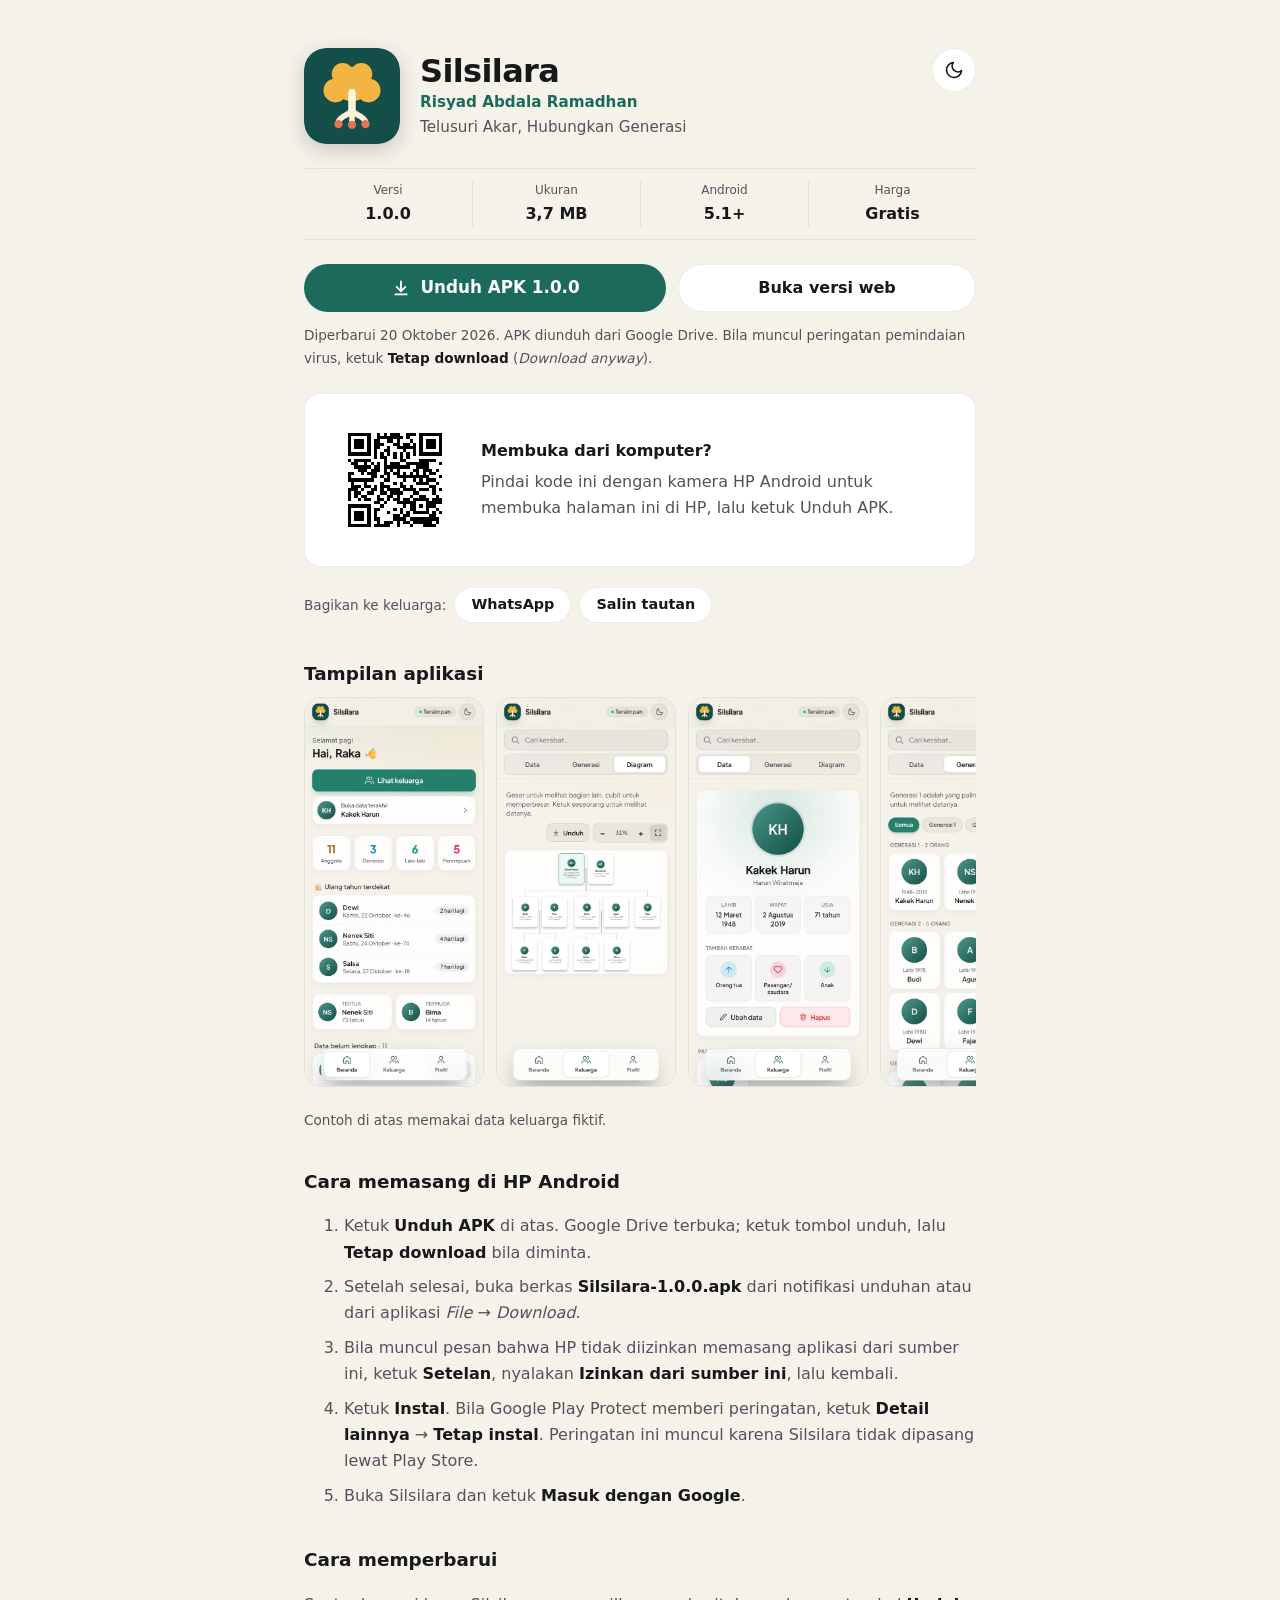
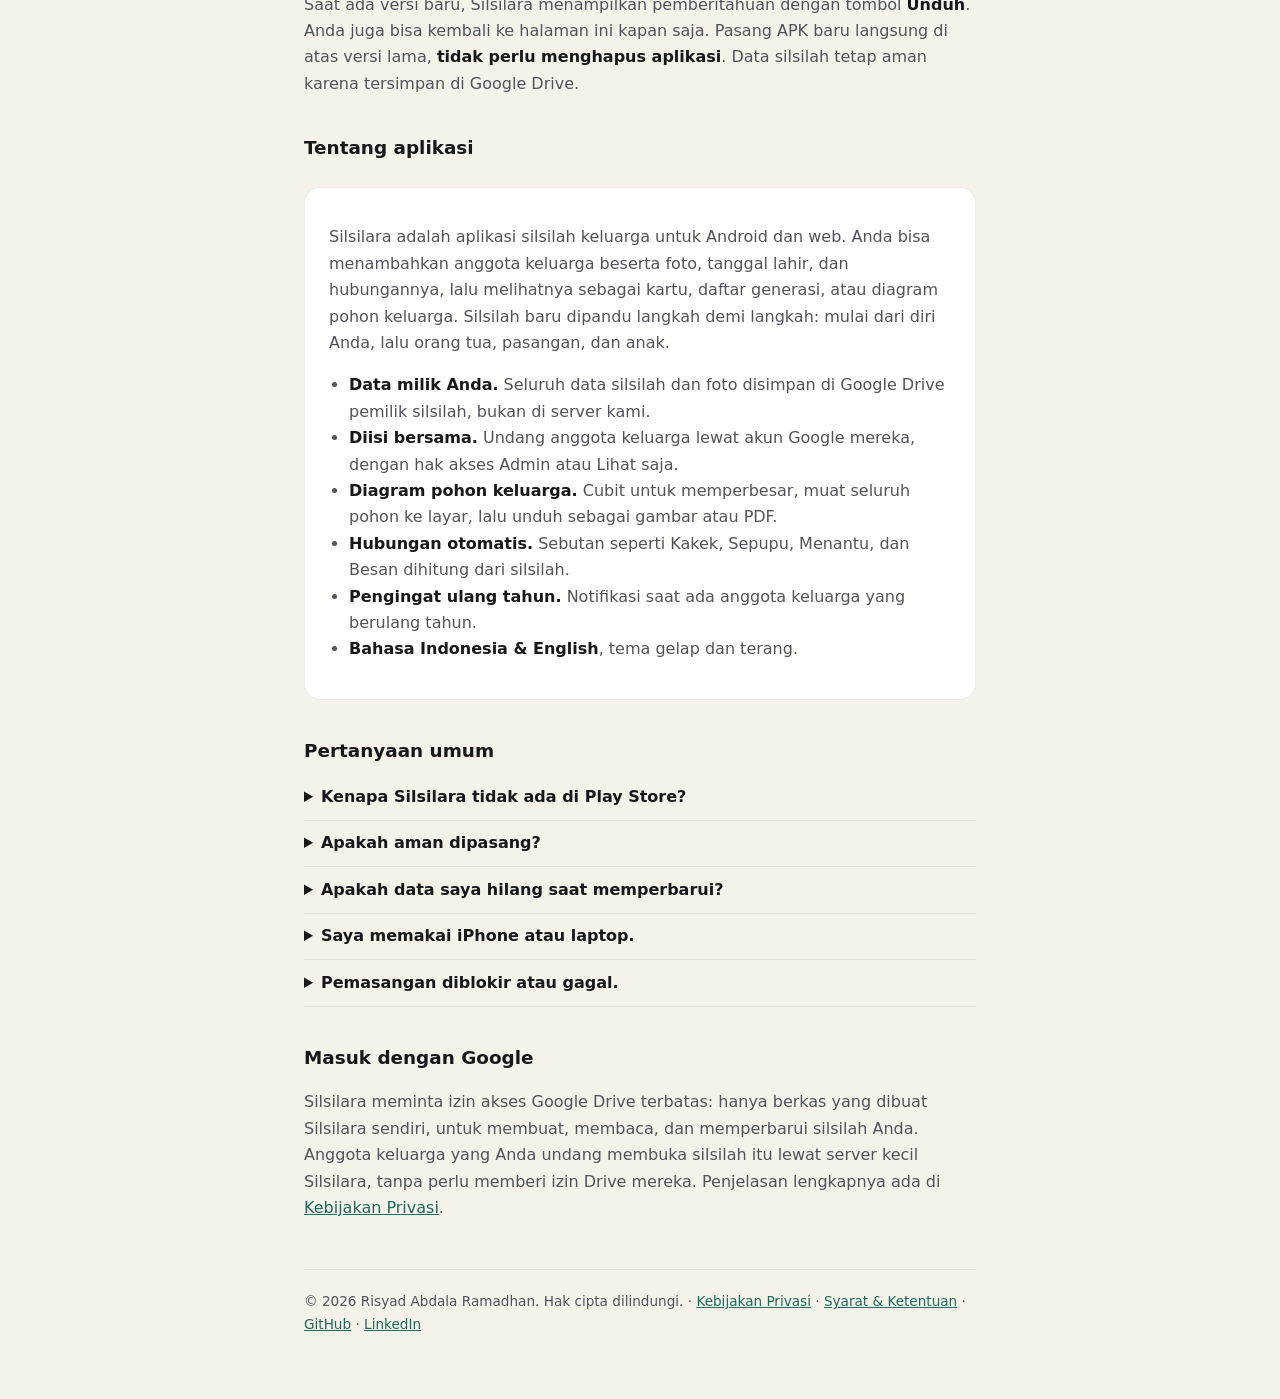
==== index.html @ 48696c80 "iPhone/iPad: ganti tombol Buka di Safari dengan petunjuk ikon kompas Instagram mengabaikan x-safari-" ====
<!doctype html>
<html lang="id">
  <head>
    <meta charset="UTF-8" />
    <meta name="viewport" content="width=device-width, initial-scale=1.0" />
    <title>Silsilara — Unduh Aplikasi Silsilah Keluarga</title>
    <meta name="description" content="Unduh Silsilara untuk Android (APK terbaru) atau buka versi web. Catat silsilah keluarga bersama; data tersimpan di Google Drive keluarga Anda sendiri." />
    <link rel="icon" type="image/svg+xml" href="favicon.svg" />
    <link rel="stylesheet" href="gaya.css" />
    <meta name="theme-color" content="#f5f2ea" />
    <script src="tema.js"></script>
    <!-- Pratinjau saat tautan dibagikan (WhatsApp, Telegram, Facebook, dll.) -->
    <meta property="og:type" content="website" />
    <meta property="og:site_name" content="Silsilara" />
    <meta property="og:title" content="Unduh Silsilara — Aplikasi Silsilah Keluarga" />
    <meta property="og:description" content="Telusuri Akar, Hubungkan Generasi. Unduh APK Android terbaru atau buka versi web." />
    <meta property="og:url" content="https://unduh.silsilara.com/" />
    <meta property="og:image" content="https://unduh.silsilara.com/gambar/pratinjau.png" />
    <meta property="og:image:width" content="1200" />
    <meta property="og:image:height" content="630" />
    <meta property="og:locale" content="id_ID" />
    <meta name="twitter:card" content="summary_large_image" />
  </head>
  <body>
    <main>
      <!-- Info APK di bawah adalah cadangan; skrip memperbaruinya dari api/_lib/versiApk.mjs (aksi "versi-apk"). -->
      <header class="aplikasi">
        <img class="ikon-aplikasi" src="favicon.svg" alt="" width="96" height="96" />
        <div>
          <h1>Silsilara</h1>
          <p class="pengembang">Risyad Abdala Ramadhan</p>
          <p class="slogan">Telusuri Akar, Hubungkan Generasi</p>
        </div>
        <button id="tombol-tema" class="tombol-tema" type="button" aria-label="Ganti ke mode gelap" title="Ganti ke mode gelap">
          <svg class="ikon-bulan" aria-hidden="true" viewBox="0 0 24 24" width="20" height="20" fill="none" stroke="currentColor" stroke-width="2" stroke-linecap="round" stroke-linejoin="round"><path d="M21 12.8A9 9 0 1 1 11.2 3a7 7 0 0 0 9.8 9.8z"/></svg>
          <svg class="ikon-matahari" aria-hidden="true" viewBox="0 0 24 24" width="20" height="20" fill="none" stroke="currentColor" stroke-width="2" stroke-linecap="round"><circle cx="12" cy="12" r="4"/><path d="M12 2v2M12 20v2M4.93 4.93l1.41 1.41M17.66 17.66l1.41 1.41M2 12h2M20 12h2M4.93 19.07l1.41-1.41M17.66 6.34l1.41-1.41"/></svg>
        </button>
      </header>

      <!-- Tampil bila dibuka dari browser bawaan Instagram/Facebook/TikTok: unduhan & login Google sering gagal di sana. -->
      <div id="pesan-aplikasi" class="pemberitahuan" role="alert" hidden>
        <strong>Anda membuka halaman ini dari <span id="nama-aplikasi">aplikasi lain</span>.</strong>
        Unduhan dan login Google bisa gagal di sini, jadi buka halaman ini di browser dulu.
        <div class="tombol-unduh">
          <a id="tombol-buka-browser" class="tombol utama" href="https://unduh.silsilara.com/" hidden>Buka di browser</a>
          <button id="salin-aplikasi" class="tombol kedua" type="button">Salin tautan</button>
        </div>
        <!-- Teks petunjuk diisi skrip sesuai perangkat (Android / iPhone & iPad). -->
        <p id="petunjuk-menu" class="kecil">
          Atau buka menu aplikasi ini, lalu pilih Buka di browser. Bisa juga salin tautan lalu tempel di browser.
        </p>
      </div>

      <dl class="statistik">
        <div><dt>Versi</dt><dd id="info-versi">1.0.0</dd></div>
        <div><dt>Ukuran</dt><dd id="info-ukuran">3,7 MB</dd></div>
        <div><dt>Android</dt><dd>5.1+</dd></div>
        <div><dt>Harga</dt><dd>Gratis</dd></div>
      </dl>

      <div id="pesan-iphone" class="pemberitahuan" hidden>
        <strong>Aplikasi iOS belum tersedia untuk iPhone/iPad.</strong> Silakan pakai versi web lewat tombol di bawah;
        isinya sama dan bisa disimpan ke layar utama dari Safari (Bagikan → Tambahkan ke Layar Utama).
      </div>

      <div class="unduh">
        <div class="tombol-unduh">
          <a id="tombol-apk" class="tombol utama" href="https://drive.google.com/file/d/1Hh8MQob9FURyE4IEnIYITX2PwrefJFdv/view" rel="noopener">
            <svg aria-hidden="true" viewBox="0 0 24 24" width="22" height="22"><path fill="currentColor" d="M11 4h2v9.17l3.59-3.58L18 11l-6 6-6-6 1.41-1.41L11 13.17zM5 18h14v2H5z"/></svg>
            <span>Unduh APK <span id="tombol-versi">1.0.0</span></span>
          </a>
          <a id="tombol-web" class="tombol kedua" href="https://silsilara.com" rel="noopener">Buka versi web</a>
        </div>
        <p class="kecil catatan-unduh">
          Diperbarui <span id="info-tanggal">20 Oktober 2026</span>. APK diunduh dari Google Drive. Bila muncul peringatan
          pemindaian virus, ketuk <strong>Tetap download</strong> (<em>Download anyway</em>).
        </p>

        <div id="kartu-qr" class="kartu kartu-qr" hidden>
          <img src="gambar/qr.svg" alt="Kode QR halaman ini" width="132" height="132" />
          <div>
            <strong>Membuka dari komputer?</strong>
            <p>Pindai kode ini dengan kamera HP Android untuk membuka halaman ini di HP, lalu ketuk Unduh APK.</p>
          </div>
        </div>
      </div>

      <div class="bagikan">
        <span class="kecil">Bagikan ke keluarga:</span>
        <a id="bagikan-wa" class="tombol kecil-tombol" href="https://wa.me/?text=Unduh%20Silsilara%2C%20aplikasi%20silsilah%20keluarga%3A%20https%3A%2F%2Funduh.silsilara.com%2F" rel="noopener">WhatsApp</a>
        <button id="bagikan-salin" class="tombol kecil-tombol" type="button">Salin tautan</button>
        <span id="bagikan-status" class="kecil" role="status"></span>
      </div>

      <section aria-labelledby="judul-layar">
        <h2 id="judul-layar">Tampilan aplikasi</h2>
        <div class="layar">
          <img src="gambar/1-beranda.webp" alt="Beranda: jumlah anggota, ulang tahun terdekat, anggota tertua dan termuda" width="270" height="584" loading="lazy" />
          <img src="gambar/4-diagram.webp" alt="Diagram pohon keluarga tiga generasi" width="270" height="584" loading="lazy" />
          <img src="gambar/2-data.webp" alt="Data anggota dengan sebutan hubungan otomatis: pasangan, anak, cucu, menantu" width="270" height="584" loading="lazy" />
          <img src="gambar/3-generasi.webp" alt="Daftar anggota per generasi" width="270" height="584" loading="lazy" />
        </div>
        <p class="kecil">Contoh di atas memakai data keluarga fiktif.</p>
      </section>

      <section id="bagian-baru" aria-labelledby="judul-baru" hidden>
        <h2 id="judul-baru">Apa yang baru</h2>
        <p id="info-catatan"></p>
      </section>

      <section aria-labelledby="judul-pasang">
        <h2 id="judul-pasang">Cara memasang di HP Android</h2>
        <ol class="langkah">
          <li>Ketuk <strong>Unduh APK</strong> di atas. Google Drive terbuka; ketuk tombol unduh, lalu <strong>Tetap download</strong> bila diminta.</li>
          <li>Setelah selesai, buka berkas <strong>Silsilara-<span class="versi-teks">1.0.0</span>.apk</strong> dari notifikasi unduhan atau dari aplikasi <em>File</em> → <em>Download</em>.</li>
          <li>Bila muncul pesan bahwa HP tidak diizinkan memasang aplikasi dari sumber ini, ketuk <strong>Setelan</strong>, nyalakan <strong>Izinkan dari sumber ini</strong>, lalu kembali.</li>
          <li>Ketuk <strong>Instal</strong>. Bila Google Play Protect memberi peringatan, ketuk <strong>Detail lainnya</strong> → <strong>Tetap instal</strong>. Peringatan ini muncul karena Silsilara tidak dipasang lewat Play Store.</li>
          <li>Buka Silsilara dan ketuk <strong>Masuk dengan Google</strong>.</li>
        </ol>
      </section>

      <section aria-labelledby="judul-perbarui">
        <h2 id="judul-perbarui">Cara memperbarui</h2>
        <p>
          Saat ada versi baru, Silsilara menampilkan pemberitahuan dengan tombol <strong>Unduh</strong>. Anda juga bisa kembali ke
          halaman ini kapan saja. Pasang APK baru langsung di atas versi lama, <strong>tidak perlu menghapus aplikasi</strong>.
          Data silsilah tetap aman karena tersimpan di Google Drive.
        </p>
      </section>

      <section aria-labelledby="judul-tentang">
        <h2 id="judul-tentang">Tentang aplikasi</h2>
        <div class="kartu">
          <p>
            Silsilara adalah aplikasi silsilah keluarga untuk Android dan web. Anda bisa menambahkan anggota keluarga beserta
            foto, tanggal lahir, dan hubungannya, lalu melihatnya sebagai kartu, daftar generasi, atau diagram pohon keluarga.
            Silsilah baru dipandu langkah demi langkah: mulai dari diri Anda, lalu orang tua, pasangan, dan anak.
          </p>
          <ul>
            <li><strong>Data milik Anda.</strong> Seluruh data silsilah dan foto disimpan di Google Drive pemilik silsilah, bukan di server kami.</li>
            <li><strong>Diisi bersama.</strong> Undang anggota keluarga lewat akun Google mereka, dengan hak akses Admin atau Lihat saja.</li>
            <li><strong>Diagram pohon keluarga.</strong> Cubit untuk memperbesar, muat seluruh pohon ke layar, lalu unduh sebagai gambar atau PDF.</li>
            <li><strong>Hubungan otomatis.</strong> Sebutan seperti Kakek, Sepupu, Menantu, dan Besan dihitung dari silsilah.</li>
            <li><strong>Pengingat ulang tahun.</strong> Notifikasi saat ada anggota keluarga yang berulang tahun.</li>
            <li><strong>Bahasa Indonesia &amp; English</strong>, tema gelap dan terang.</li>
          </ul>
        </div>
      </section>

      <section aria-labelledby="judul-tanya">
        <h2 id="judul-tanya">Pertanyaan umum</h2>
        <details>
          <summary>Kenapa Silsilara tidak ada di Play Store?</summary>
          <p>Untuk saat ini Silsilara dibagikan langsung sebagai berkas APK lewat halaman ini. Halaman ini selalu berisi versi terbaru, jadi cukup bagikan tautan ini ke keluarga.</p>
        </details>
        <details>
          <summary>Apakah aman dipasang?</summary>
          <p>APK di halaman ini ditandatangani dengan kunci resmi Silsilara, jadi pembaruan hanya bisa dipasang di atas aplikasi asli. Unduh hanya dari halaman ini, jangan dari berkas yang diteruskan orang lain.</p>
        </details>
        <details>
          <summary>Apakah data saya hilang saat memperbarui?</summary>
          <p>Tidak. Pasang versi baru di atas versi lama. Data silsilah dan foto ada di Google Drive, bukan di HP.</p>
        </details>
        <details>
          <summary>Saya memakai iPhone atau laptop.</summary>
          <p>Gunakan <a href="https://silsilara.com">versi web</a> dengan akun Google yang sama. Isinya sama dengan aplikasi Android.</p>
        </details>
        <details>
          <summary>Pemasangan diblokir atau gagal.</summary>
          <p>Pastikan izin <em>Instal aplikasi tidak dikenal</em> sudah dinyalakan untuk aplikasi yang membuka APK (Chrome, Drive, atau File). Bila muncul "Aplikasi tidak terpasang" karena versinya bentrok, hapus dulu Silsilara versi uji coba lalu pasang ulang; data di Google Drive tetap aman.</p>
        </details>
      </section>

      <section aria-labelledby="judul-masuk">
        <h2 id="judul-masuk">Masuk dengan Google</h2>
        <p>
          Silsilara meminta izin akses Google Drive terbatas: hanya berkas yang dibuat Silsilara sendiri, untuk membuat, membaca,
          dan memperbarui silsilah Anda. Anggota keluarga yang Anda undang membuka silsilah itu lewat server kecil Silsilara,
          tanpa perlu memberi izin Drive mereka. Penjelasan lengkapnya ada di
          <a href="privasi.html">Kebijakan Privasi</a>.
        </p>
      </section>

      <footer>
        © 2026 Risyad Abdala Ramadhan. Hak cipta dilindungi. ·
        <a href="privasi.html">Kebijakan Privasi</a> ·
        <a href="syarat.html">Syarat &amp; Ketentuan</a> ·
        <a href="https://github.com/masrisyad">GitHub</a> ·
        <a href="https://www.linkedin.com/in/risyadabdalaramadhan/">LinkedIn</a>
      </footer>
    </main>

    <script>
      const TAUTAN_HALAMAN = 'https://unduh.silsilara.com/'
      const API_VERSI = 'https://silsilara.com/api/silsilara?aksi=versi-apk'
      const $ = (id) => document.getElementById(id)

      // Info APK terbaru dari server yang sama dengan peringatan pembaruan di aplikasi.
      function tampilkanVersi(info) {
        if (!info || !/^https:\/\//.test(info.url || '')) return
        const versi = String(info.versionName || info.versionCode || '')
        if (versi) {
          $('info-versi').textContent = versi
          $('tombol-versi').textContent = versi
          document.querySelectorAll('.versi-teks').forEach((el) => (el.textContent = versi))
        }
        if (info.ukuran) $('info-ukuran').textContent = info.ukuran
        if (/^\d{4}-\d{2}-\d{2}$/.test(info.tanggal || '')) {
          const tgl = new Date(info.tanggal + 'T00:00:00')
          $('info-tanggal').textContent = tgl.toLocaleDateString('id-ID', { day: 'numeric', month: 'long', year: 'numeric' })
        }
        $('tombol-apk').href = info.url
        const catatan = info.catatan?.id || ''
        if (catatan) {
          $('info-catatan').textContent = catatan
          $('bagian-baru').hidden = false
        }
      }
      fetch(API_VERSI, { cache: 'no-store' })
        .then((r) => (r.ok ? r.json() : null))
        .then(tampilkanVersi)
        .catch(() => {}) // tetap pakai info cadangan di HTML

      // Menyesuaikan perangkat: iPhone/iPad → versi web jadi tombol utama; komputer → kode QR untuk HP.
      const ua = navigator.userAgent
      const iphone = /iPhone|iPad|iPod/i.test(ua) || (/Macintosh/.test(ua) && navigator.maxTouchPoints > 1)
      const android = /Android/i.test(ua)

      // Browser bawaan aplikasi (daftar sama dengan src/lib/browserAplikasi.js). WhatsApp & Telegram tidak termasuk:
      // keduanya membuka tautan lewat Chrome Custom Tabs / Safari, tempat unduhan & login Google berjalan normal.
      const APLIKASI = [
        ['Instagram', /Instagram/],
        ['Threads', /Barcelona/],
        ['Facebook', /FBAN|FBAV|FB_IAB|FBIOS/],
        ['TikTok', /musical_ly|BytedanceWebview|TikTok/i],
        ['LINE', /\bLine\//],
        ['LinkedIn', /LinkedInApp/],
      ]
      const aplikasi = APLIKASI.find(([, pola]) => pola.test(ua))?.[0]
      if (aplikasi) {
        $('nama-aplikasi').textContent = aplikasi
        $('pesan-aplikasi').hidden = false
        $('salin-aplikasi').addEventListener('click', async () => {
          try {
            await navigator.clipboard.writeText(TAUTAN_HALAMAN)
            $('salin-aplikasi').textContent = 'Tautan disalin'
          } catch {
            $('salin-aplikasi').textContent = TAUTAN_HALAMAN
          }
        })
        const alamat = `${location.host}${location.pathname}${location.search}`
        if (android) {
          // Intent tanpa package= → browser default HP (Chrome, Firefox, Opera, dll.), bukan dipaksa ke Chrome.
          const intent = `intent://${alamat}#Intent;scheme=https;end`
          $('tombol-buka-browser').href = intent
          $('tombol-buka-browser').hidden = false
          $('petunjuk-menu').textContent =
            'Bila tidak pindah otomatis, ketuk tombol di atas, atau ketuk ⋮ di pojok kanan atas lalu pilih Buka di browser.'
          location.href = intent // coba otomatis; bila diabaikan aplikasinya, tombol di atas tetap ada
        } else if (iphone) {
          // iOS tidak punya intent seperti Android, dan Instagram mengabaikan x-safari-https:// (diuji 22 Okt 2026 di iPad),
          // jadi halaman tidak bisa membuka Safari sendiri. Petunjuk tombol kompas Instagram jadi langkah utama.
          const petunjuk = $('petunjuk-menu')
          petunjuk.classList.remove('kecil')
          petunjuk.innerHTML =
            'Ketuk ikon kompas <svg class="ikon-kompas" aria-label="kompas" viewBox="0 0 24 24" width="18" height="18" fill="none" stroke="currentColor" stroke-width="2" stroke-linejoin="round"><circle cx="12" cy="12" r="9.5"/><path d="M15.5 8.5l-2 5-5 2 2-5z"/></svg> ' +
            'di bagian bawah layar untuk membuka halaman ini di Safari. Bila tidak ada, ketuk <strong>⋯</strong> di pojok kanan atas lalu pilih <strong>Buka di browser</strong>.'
          $('salin-aplikasi').parentElement.before(petunjuk)
        }
      }
      if (iphone) {
        // Di dalam aplikasi cukup satu kotak (buka di browser); pesan iPhone tampil setelah halaman dibuka di Safari.
        $('pesan-iphone').hidden = Boolean(aplikasi)
        $('tombol-apk').classList.replace('utama', 'kedua')
        $('tombol-web').classList.replace('kedua', 'utama')
        $('tombol-web').parentElement.prepend($('tombol-web'))
      } else if (!android) {
        $('kartu-qr').hidden = false
      }

      // Bagikan: lembar bagikan bawaan HP bila ada, selain itu salin tautan.
      const pesanBagikan = 'Unduh Silsilara, aplikasi silsilah keluarga:'
      $('bagikan-salin').addEventListener('click', async () => {
        if (navigator.share && (android || iphone)) {
          try {
            await navigator.share({ title: 'Silsilara', text: pesanBagikan, url: TAUTAN_HALAMAN })
            return
          } catch (err) {
            if (err?.name === 'AbortError') return
          }
        }
        try {
          await navigator.clipboard.writeText(TAUTAN_HALAMAN)
          $('bagikan-status').textContent = 'Tautan disalin.'
        } catch {
          $('bagikan-status').textContent = TAUTAN_HALAMAN
        }
      })
      if (navigator.share && (android || iphone)) $('bagikan-salin').textContent = 'Bagikan lainnya'
    </script>
  </body>
</html>
---- gaya.css ----
/* Halaman informasi Silsilara (beranda & kebijakan privasi) — warna sama dengan aplikasi.
   Bawaan mode terang; mode gelap lewat tombol tema (tema.js menyetel data-tema="gelap" di <html>). */
:root {
  color-scheme: light;
  --latar: #f5f2ea;
  --panel: #ffffff;
  --garis: rgb(24 24 27 / 0.08);
  --teks: #18181b;
  --redup: #52525b;
  --aksen: #1c6a5b;
  --teks-aksen: #ffffff; /* teks di atas tombol beraksen */
}
:root[data-tema='gelap'] {
  color-scheme: dark;
  --latar: #0a0f0e;
  --panel: rgb(255 255 255 / 0.04);
  --garis: rgb(255 255 255 / 0.08);
  --teks: #f4f4f5;
  --redup: #a1a1aa;
  --aksen: #f2b544;
  --teks-aksen: #18181b;
}
* {
  box-sizing: border-box;
}
body {
  margin: 0;
  background: var(--latar);
  color: var(--teks);
  font: 16px/1.65 'Plus Jakarta Sans', ui-sans-serif, system-ui, -apple-system, 'Segoe UI', sans-serif;
}
main {
  max-width: 44rem;
  margin: 0 auto;
  padding: 3rem 1rem 4rem;
}
.logo {
  display: block;
  width: 4rem;
  height: 4rem;
}
h1 {
  margin: 1.25rem 0 0.25rem;
  font-size: 2rem;
  line-height: 1.2;
  letter-spacing: -0.02em;
}
h2 {
  margin: 2.25rem 0 0.5rem;
  font-size: 1.15rem;
}
p,
li {
  color: var(--redup);
}
strong {
  color: var(--teks);
}
a {
  color: var(--aksen);
}
ul {
  padding-left: 1.25rem;
}
.kartu {
  margin-top: 1.5rem;
  padding: 1.25rem 1.5rem;
  border: 1px solid var(--garis);
  border-radius: 1rem;
  background: var(--panel);
}
.kecil {
  font-size: 0.85rem;
}

/* Beranda = halaman unduhan (index.html), tata letak mirip halaman aplikasi di toko aplikasi. */
.aplikasi {
  position: relative;
  display: flex;
  gap: 1.25rem;
  align-items: center;
  padding-right: 3.25rem; /* ruang tombol tema */
}
.tombol-tema {
  position: absolute;
  top: 0;
  right: 0;
  display: grid;
  place-items: center;
  width: 2.75rem;
  height: 2.75rem;
  border: 1px solid var(--garis);
  border-radius: 999px;
  background: var(--panel);
  color: var(--teks);
  cursor: pointer;
}
.tombol-tema:focus-visible {
  outline: 3px solid color-mix(in srgb, var(--aksen) 50%, transparent);
  outline-offset: 2px;
}
.tombol-tema .ikon-matahari,
:root[data-tema='gelap'] .tombol-tema .ikon-bulan {
  display: none;
}
:root[data-tema='gelap'] .tombol-tema .ikon-matahari {
  display: block;
}
.ikon-aplikasi {
  width: 6rem;
  height: 6rem;
  flex: none;
  border-radius: 1.4rem;
  box-shadow: 0 6px 20px rgb(0 0 0 / 0.18);
}
.aplikasi h1 {
  margin: 0;
}
.aplikasi p {
  margin: 0;
}
.pengembang {
  color: var(--aksen) !important;
  font-weight: 600;
  font-size: 0.95rem;
}
.slogan {
  font-size: 0.95rem;
}
.statistik {
  display: grid;
  grid-template-columns: repeat(4, 1fr);
  margin: 1.5rem 0 0;
  padding: 0.75rem 0;
  border-block: 1px solid var(--garis);
  text-align: center;
}
.statistik div + div {
  border-left: 1px solid var(--garis);
}
.statistik dt {
  font-size: 0.75rem;
  color: var(--redup);
}
.statistik dd {
  margin: 0;
  font-weight: 700;
}
.pemberitahuan {
  margin-top: 1.25rem;
  padding: 0.9rem 1.1rem;
  border-radius: 0.75rem;
  background: color-mix(in srgb, var(--aksen) 14%, transparent);
  color: var(--teks);
  font-size: 0.95rem;
}
.unduh {
  margin-top: 1.5rem;
}
.tombol-unduh {
  display: flex;
  flex-wrap: wrap;
  gap: 0.75rem;
}
.tombol {
  display: inline-flex;
  align-items: center;
  justify-content: center;
  gap: 0.5rem;
  min-height: 3rem;
  padding: 0 1.5rem;
  border: 1px solid var(--garis);
  border-radius: 999px;
  background: var(--panel);
  color: var(--teks);
  font: inherit;
  font-weight: 600;
  text-decoration: none;
  cursor: pointer;
}
.tombol.utama {
  flex: 1 1 14rem;
  border-color: transparent;
  background: var(--aksen);
  color: var(--teks-aksen);
  font-size: 1.05rem;
}
.tombol.kedua {
  flex: 1 1 10rem;
}
.tombol:hover {
  filter: brightness(1.06);
}
.tombol:focus-visible {
  outline: 3px solid color-mix(in srgb, var(--aksen) 50%, transparent);
  outline-offset: 2px;
}
.catatan-unduh {
  margin: 0.75rem 0 0;
}
.kartu-qr {
  display: flex;
  gap: 1.25rem;
  align-items: center;
}
.kartu-qr[hidden],
.pemberitahuan[hidden],
.tombol[hidden] {
  display: none;
}
#pesan-aplikasi {
  border: 1px solid color-mix(in srgb, var(--aksen) 45%, transparent);
}
#pesan-aplikasi .tombol-unduh {
  margin-top: 0.75rem;
}
#pesan-aplikasi .ikon-kompas {
  vertical-align: -0.2em;
}
/* iPhone/iPad: petunjuk kompas adalah langkah utama (tidak ada tombol), jadi tidak diredupkan. */
#petunjuk-menu:not(.kecil) {
  margin: 0.75rem 0 0;
  color: var(--teks);
}
.kartu-qr img {
  flex: none;
  border-radius: 0.5rem;
  background: #fff;
  padding: 0.4rem;
}
.kartu-qr p {
  margin: 0.25rem 0 0;
}
.bagikan {
  display: flex;
  flex-wrap: wrap;
  gap: 0.5rem;
  align-items: center;
  margin-top: 1.25rem;
  color: var(--redup);
}
.kecil-tombol {
  min-height: 2.25rem;
  padding: 0 1rem;
  font-size: 0.9rem;
}
.layar {
  display: flex;
  gap: 0.75rem;
  overflow-x: auto;
  scroll-snap-type: x mandatory;
  padding-bottom: 0.5rem;
}
.layar img {
  flex: none;
  width: 11.25rem;
  height: auto;
  aspect-ratio: 390 / 844;
  border: 1px solid var(--garis);
  border-radius: 1rem;
  scroll-snap-align: start;
}
.langkah li {
  margin-bottom: 0.5rem;
}
details {
  border-bottom: 1px solid var(--garis);
  padding: 0.6rem 0;
}
summary {
  cursor: pointer;
  font-weight: 600;
}
details p {
  margin: 0.5rem 0 0.25rem;
}
@media (max-width: 30rem) {
  .ikon-aplikasi {
    width: 4.5rem;
    height: 4.5rem;
    border-radius: 1.05rem;
  }
  .aplikasi h1 {
    font-size: 1.6rem;
  }
  .kartu-qr {
    flex-direction: column;
    text-align: center;
  }
}
footer {
  margin-top: 3rem;
  padding-top: 1.25rem;
  border-top: 1px solid var(--garis);
  font-size: 0.85rem;
  color: var(--redup);
}
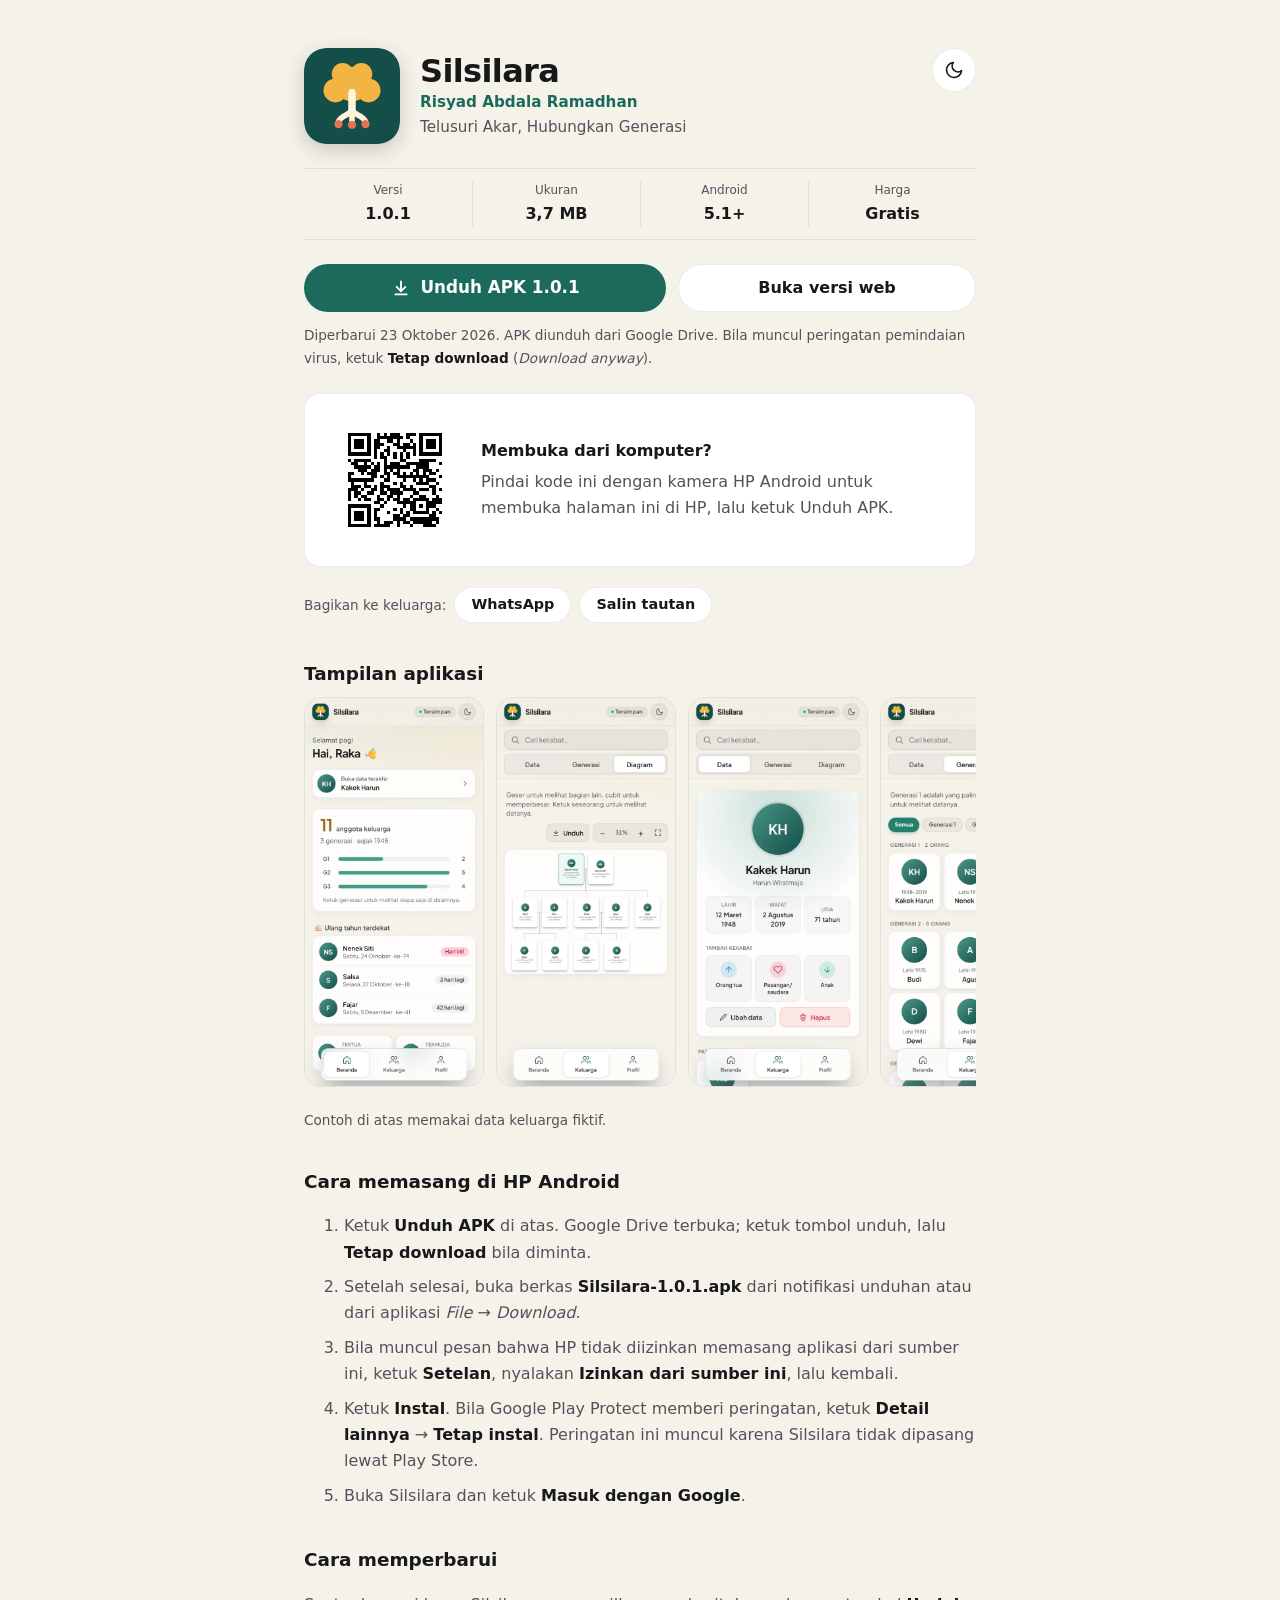
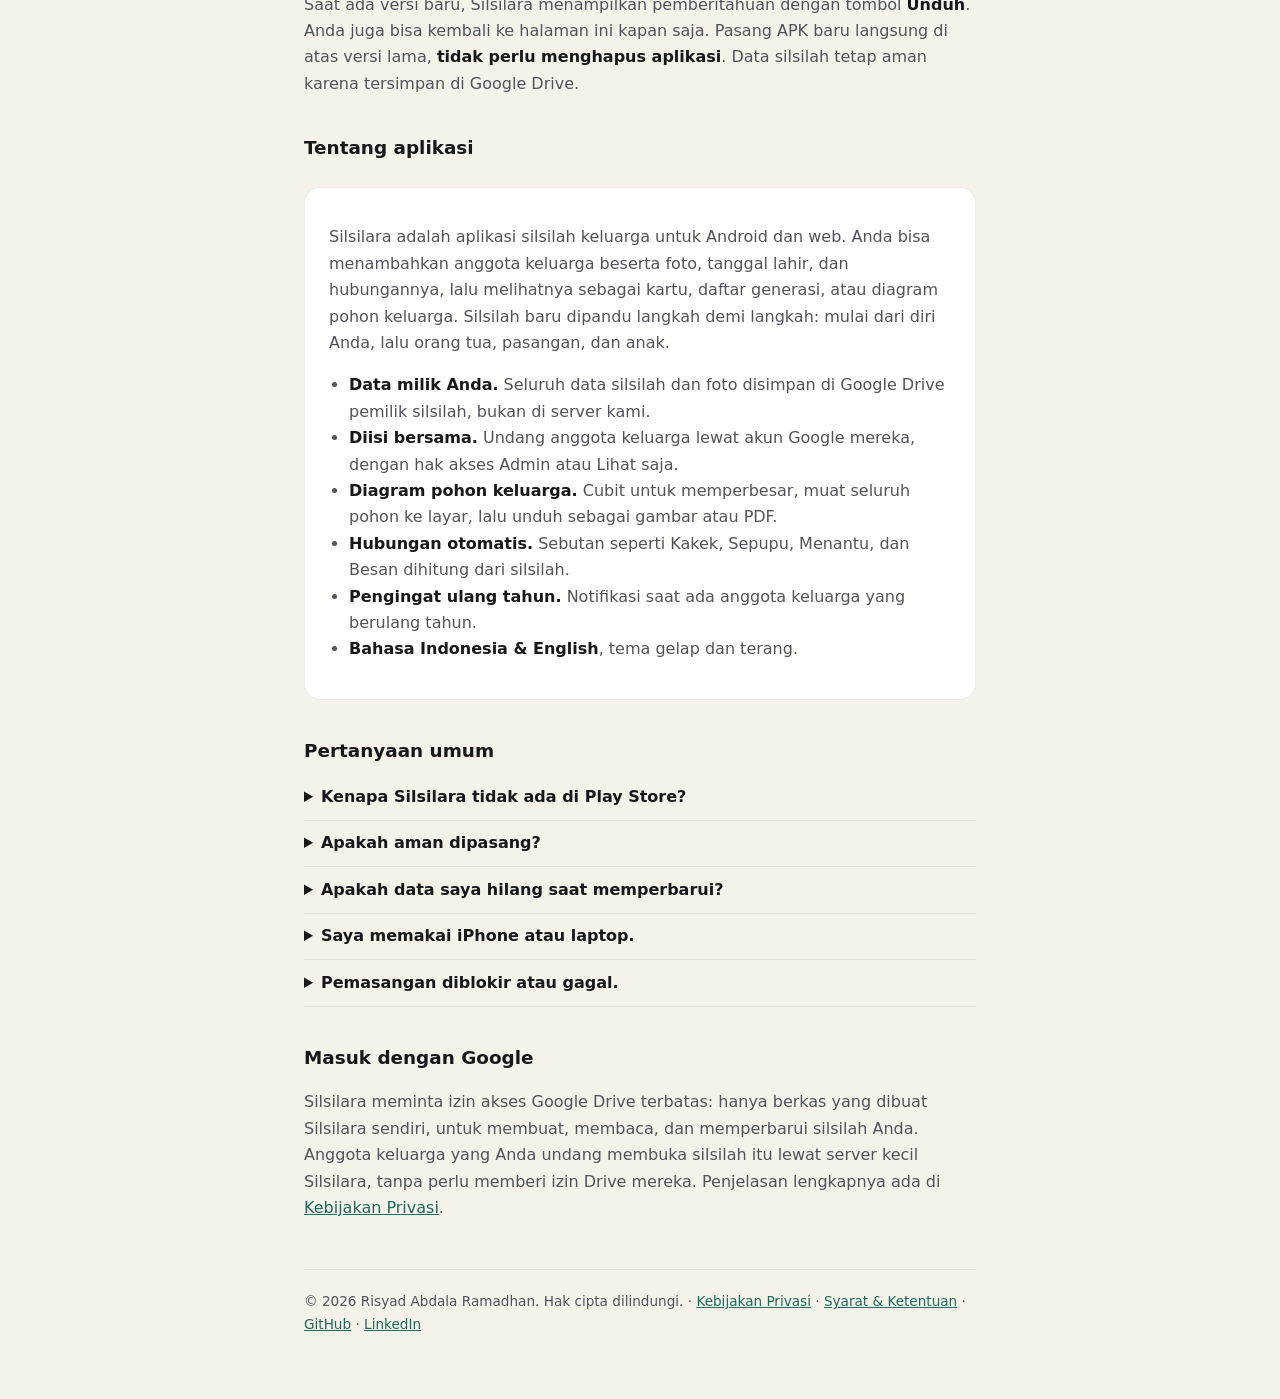
==== commit 33758771: "Halaman unduhan: screenshot tampilan 1.0.1 & info cadangan 1.0.1 Screenshot Beranda, Data, Generasi," ====
--- a/index.html
+++ b/index.html
@@ -52,7 +52,7 @@
       </div>
 
       <dl class="statistik">
-        <div><dt>Versi</dt><dd id="info-versi">1.0.0</dd></div>
+        <div><dt>Versi</dt><dd id="info-versi">1.0.1</dd></div>
         <div><dt>Ukuran</dt><dd id="info-ukuran">3,7 MB</dd></div>
         <div><dt>Android</dt><dd>5.1+</dd></div>
         <div><dt>Harga</dt><dd>Gratis</dd></div>
@@ -67,12 +67,12 @@
         <div class="tombol-unduh">
           <a id="tombol-apk" class="tombol utama" href="https://drive.google.com/file/d/1Hh8MQob9FURyE4IEnIYITX2PwrefJFdv/view" rel="noopener">
             <svg aria-hidden="true" viewBox="0 0 24 24" width="22" height="22"><path fill="currentColor" d="M11 4h2v9.17l3.59-3.58L18 11l-6 6-6-6 1.41-1.41L11 13.17zM5 18h14v2H5z"/></svg>
-            <span>Unduh APK <span id="tombol-versi">1.0.0</span></span>
+            <span>Unduh APK <span id="tombol-versi">1.0.1</span></span>
           </a>
           <a id="tombol-web" class="tombol kedua" href="https://silsilara.com" rel="noopener">Buka versi web</a>
         </div>
         <p class="kecil catatan-unduh">
-          Diperbarui <span id="info-tanggal">20 Oktober 2026</span>. APK diunduh dari Google Drive. Bila muncul peringatan
+          Diperbarui <span id="info-tanggal">23 Oktober 2026</span>. APK diunduh dari Google Drive. Bila muncul peringatan
           pemindaian virus, ketuk <strong>Tetap download</strong> (<em>Download anyway</em>).
         </p>
 
@@ -95,7 +95,7 @@
       <section aria-labelledby="judul-layar">
         <h2 id="judul-layar">Tampilan aplikasi</h2>
         <div class="layar">
-          <img src="gambar/1-beranda.webp" alt="Beranda: jumlah anggota, ulang tahun terdekat, anggota tertua dan termuda" width="270" height="584" loading="lazy" />
+          <img src="gambar/1-beranda.webp" alt="Beranda: ringkasan keluarga per generasi dan ulang tahun terdekat" width="270" height="584" loading="lazy" />
           <img src="gambar/4-diagram.webp" alt="Diagram pohon keluarga tiga generasi" width="270" height="584" loading="lazy" />
           <img src="gambar/2-data.webp" alt="Data anggota dengan sebutan hubungan otomatis: pasangan, anak, cucu, menantu" width="270" height="584" loading="lazy" />
           <img src="gambar/3-generasi.webp" alt="Daftar anggota per generasi" width="270" height="584" loading="lazy" />
@@ -112,7 +112,7 @@
         <h2 id="judul-pasang">Cara memasang di HP Android</h2>
         <ol class="langkah">
           <li>Ketuk <strong>Unduh APK</strong> di atas. Google Drive terbuka; ketuk tombol unduh, lalu <strong>Tetap download</strong> bila diminta.</li>
-          <li>Setelah selesai, buka berkas <strong>Silsilara-<span class="versi-teks">1.0.0</span>.apk</strong> dari notifikasi unduhan atau dari aplikasi <em>File</em> → <em>Download</em>.</li>
+          <li>Setelah selesai, buka berkas <strong>Silsilara-<span class="versi-teks">1.0.1</span>.apk</strong> dari notifikasi unduhan atau dari aplikasi <em>File</em> → <em>Download</em>.</li>
           <li>Bila muncul pesan bahwa HP tidak diizinkan memasang aplikasi dari sumber ini, ketuk <strong>Setelan</strong>, nyalakan <strong>Izinkan dari sumber ini</strong>, lalu kembali.</li>
           <li>Ketuk <strong>Instal</strong>. Bila Google Play Protect memberi peringatan, ketuk <strong>Detail lainnya</strong> → <strong>Tetap instal</strong>. Peringatan ini muncul karena Silsilara tidak dipasang lewat Play Store.</li>
           <li>Buka Silsilara dan ketuk <strong>Masuk dengan Google</strong>.</li>
@@ -259,12 +259,10 @@
           location.href = intent // coba otomatis; bila diabaikan aplikasinya, tombol di atas tetap ada
         } else if (iphone) {
           // iOS tidak punya intent seperti Android, dan Instagram mengabaikan x-safari-https:// (diuji 22 Okt 2026 di iPad),
-          // jadi halaman tidak bisa membuka Safari sendiri. Petunjuk tombol kompas Instagram jadi langkah utama.
+          // jadi halaman tidak bisa membuka Safari sendiri. Petunjuk menu titik tiga jadi langkah utama.
           const petunjuk = $('petunjuk-menu')
           petunjuk.classList.remove('kecil')
-          petunjuk.innerHTML =
-            'Ketuk ikon kompas <svg class="ikon-kompas" aria-label="kompas" viewBox="0 0 24 24" width="18" height="18" fill="none" stroke="currentColor" stroke-width="2" stroke-linejoin="round"><circle cx="12" cy="12" r="9.5"/><path d="M15.5 8.5l-2 5-5 2 2-5z"/></svg> ' +
-            'di bagian bawah layar untuk membuka halaman ini di Safari. Bila tidak ada, ketuk <strong>⋯</strong> di pojok kanan atas lalu pilih <strong>Buka di browser</strong>.'
+          petunjuk.innerHTML = 'Ketuk ikon titik tiga <strong>(⋯)</strong>, lalu pilih <strong>Buka di browser eksternal</strong>.'
           $('salin-aplikasi').parentElement.before(petunjuk)
         }
       }
--- a/gaya.css
+++ b/gaya.css
@@ -214,10 +214,7 @@
 #pesan-aplikasi .tombol-unduh {
   margin-top: 0.75rem;
 }
-#pesan-aplikasi .ikon-kompas {
-  vertical-align: -0.2em;
-}
-/* iPhone/iPad: petunjuk kompas adalah langkah utama (tidak ada tombol), jadi tidak diredupkan. */
+/* iPhone/iPad: petunjuk menu titik tiga adalah langkah utama (tidak ada tombol), jadi tidak diredupkan. */
 #petunjuk-menu:not(.kecil) {
   margin: 0.75rem 0 0;
   color: var(--teks);
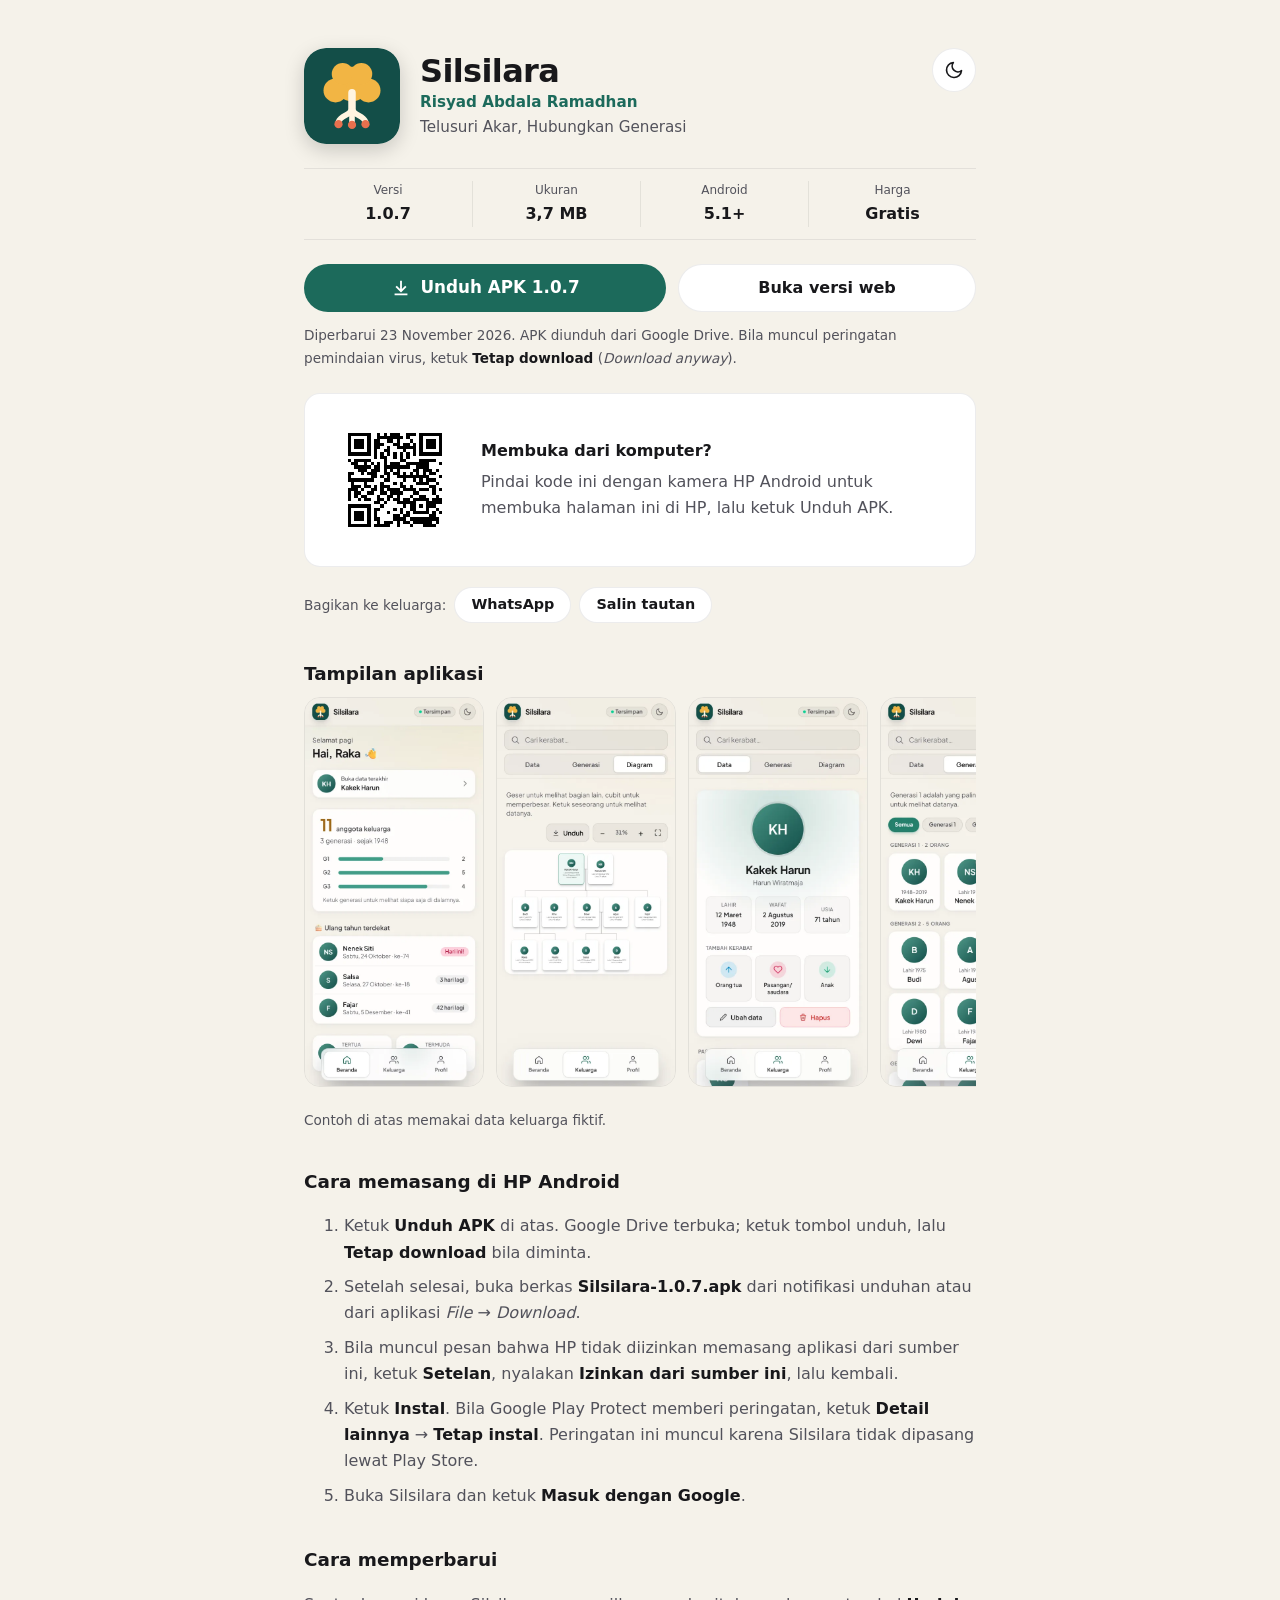
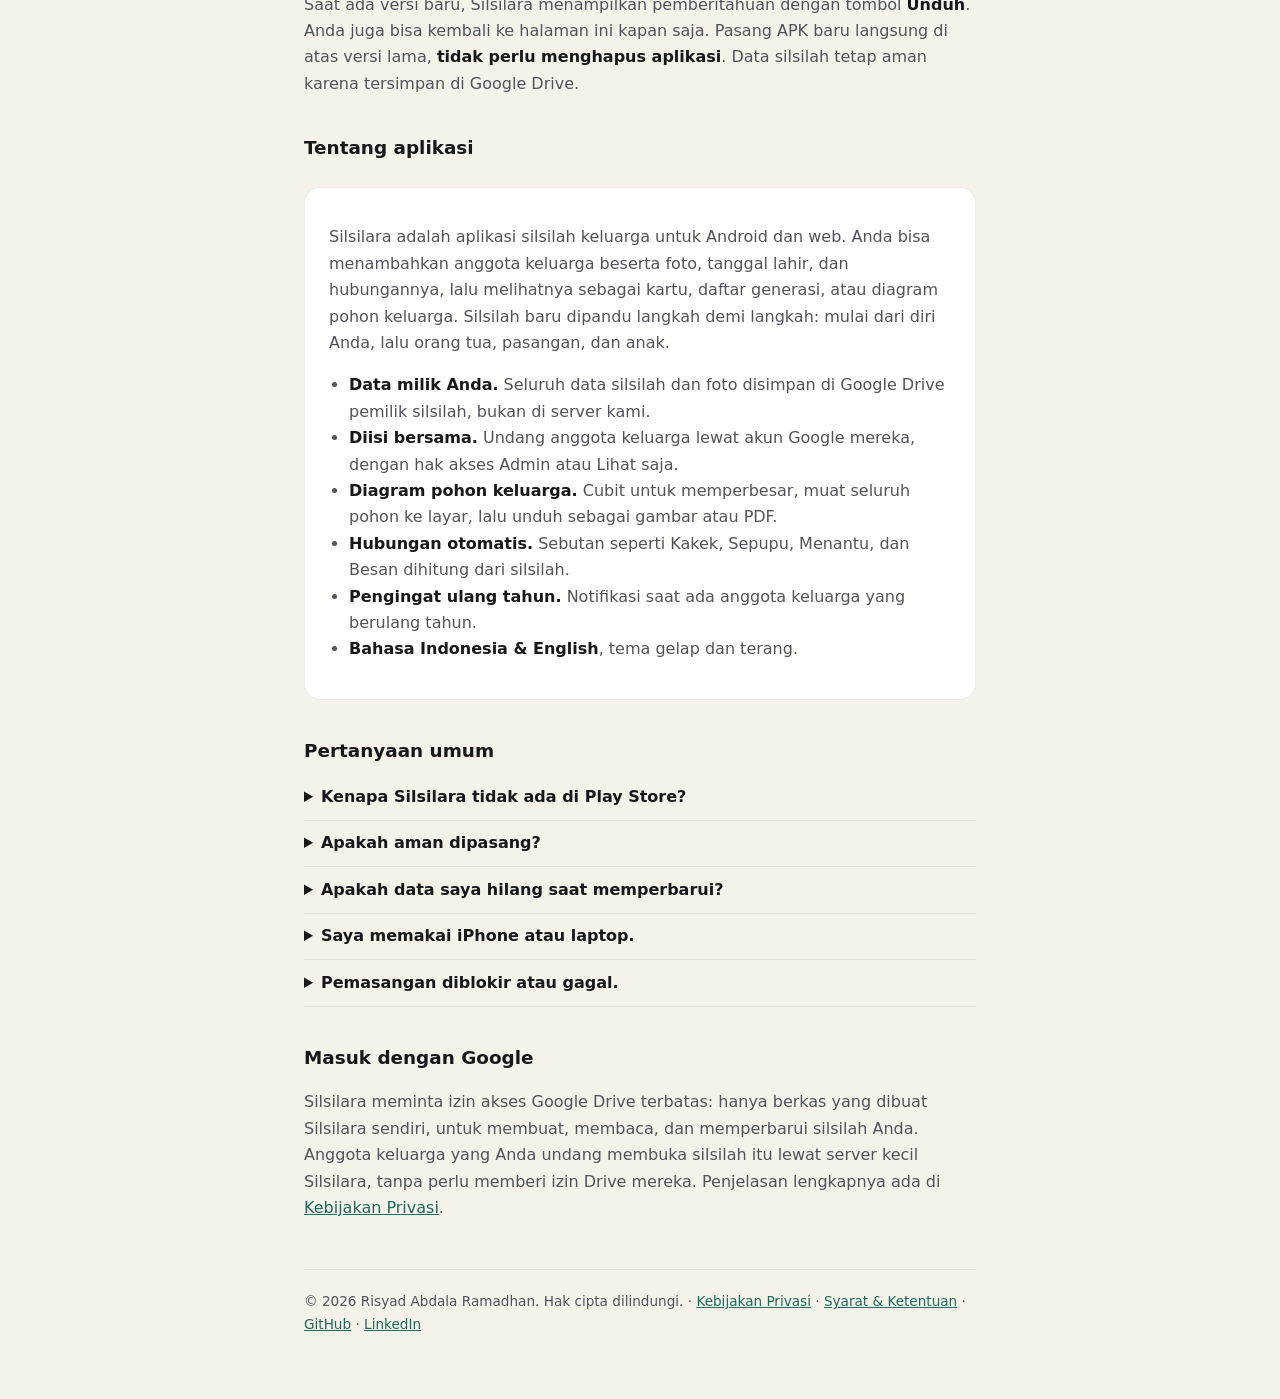
==== commit 6a35132d: "Halaman unduh: rilis 1.0.7 — daftar "Apa yang baru" dari server (poin) dan info cadangan 1.0.7" ====
--- a/index.html
+++ b/index.html
@@ -4,7 +4,7 @@
     <meta charset="UTF-8" />
     <meta name="viewport" content="width=device-width, initial-scale=1.0" />
     <title>Silsilara — Unduh Aplikasi Silsilah Keluarga</title>
-    <meta name="description" content="Unduh Silsilara untuk Android (APK terbaru) atau buka versi web. Catat silsilah keluarga bersama; data tersimpan di Google Drive keluarga Anda sendiri." />
+    <meta name="description" content="Silsilara, aplikasi silsilah keluarga gratis berbahasa Indonesia untuk Android dan web. Buat pohon keluarga bersama; data tersimpan di Google Drive keluarga Anda sendiri." />
     <link rel="icon" type="image/svg+xml" href="favicon.svg" />
     <link rel="stylesheet" href="gaya.css" />
     <meta name="theme-color" content="#f5f2ea" />
@@ -20,6 +20,90 @@
     <meta property="og:image:height" content="630" />
     <meta property="og:locale" content="id_ID" />
     <meta name="twitter:card" content="summary_large_image" />
+    <link rel="canonical" href="https://unduh.silsilara.com/" />
+    <!-- Data terstruktur untuk Google (hasil penelusuran & jawaban AI). Isi FAQPage harus sama dengan bagian
+         "Pertanyaan umum" di bawah; ubah keduanya bersamaan. Versi APK sengaja tidak ditulis di sini agar tidak basi. -->
+    <script type="application/ld+json">
+      {
+        "@context": "https://schema.org",
+        "@graph": [
+          {
+            "@type": "WebSite",
+            "@id": "https://unduh.silsilara.com/#situs",
+            "url": "https://unduh.silsilara.com/",
+            "name": "Silsilara",
+            "inLanguage": "id"
+          },
+          {
+            "@type": "Person",
+            "@id": "https://unduh.silsilara.com/#pengembang",
+            "name": "Risyad Abdala Ramadhan",
+            "sameAs": ["https://github.com/masrisyad", "https://www.linkedin.com/in/risyadabdalaramadhan/"]
+          },
+          {
+            "@type": "MobileApplication",
+            "@id": "https://unduh.silsilara.com/#aplikasi",
+            "name": "Silsilara",
+            "alternateName": "Silsilara — Aplikasi Silsilah Keluarga",
+            "description": "Aplikasi silsilah keluarga gratis berbahasa Indonesia untuk Android dan web. Tambahkan anggota keluarga beserta foto, tanggal lahir, dan hubungannya, lalu lihat sebagai kartu, daftar generasi, atau diagram pohon keluarga. Diisi bersama keluarga, dan seluruh data tersimpan di Google Drive pemilik silsilah sendiri, bukan di server Silsilara.",
+            "url": "https://unduh.silsilara.com/",
+            "downloadUrl": "https://drive.google.com/file/d/1Hh8MQob9FURyE4IEnIYITX2PwrefJFdv/view",
+            "applicationCategory": "LifestyleApplication",
+            "operatingSystem": "Android 5.1+",
+            "inLanguage": ["id", "en"],
+            "isAccessibleForFree": true,
+            "offers": { "@type": "Offer", "price": "0", "priceCurrency": "IDR" },
+            "image": "https://unduh.silsilara.com/gambar/pratinjau.png",
+            "screenshot": [
+              "https://unduh.silsilara.com/gambar/1-beranda.webp",
+              "https://unduh.silsilara.com/gambar/4-diagram.webp",
+              "https://unduh.silsilara.com/gambar/2-data.webp",
+              "https://unduh.silsilara.com/gambar/3-generasi.webp"
+            ],
+            "featureList": [
+              "Data silsilah dan foto tersimpan di Google Drive pemilik silsilah",
+              "Diisi bersama keluarga dengan hak akses Admin atau Lihat saja",
+              "Diagram pohon keluarga yang bisa diunduh sebagai gambar atau PDF",
+              "Sebutan hubungan otomatis seperti Kakek, Sepupu, Menantu, dan Besan",
+              "Pengingat ulang tahun anggota keluarga",
+              "Bahasa Indonesia dan English, tema gelap dan terang"
+            ],
+            "author": { "@id": "https://unduh.silsilara.com/#pengembang" },
+            "sameAs": ["https://silsilara.com/"]
+          },
+          {
+            "@type": "FAQPage",
+            "mainEntity": [
+              {
+                "@type": "Question",
+                "name": "Kenapa Silsilara tidak ada di Play Store?",
+                "acceptedAnswer": { "@type": "Answer", "text": "Untuk saat ini Silsilara dibagikan langsung sebagai berkas APK lewat halaman ini. Halaman ini selalu berisi versi terbaru, jadi cukup bagikan tautan ini ke keluarga." }
+              },
+              {
+                "@type": "Question",
+                "name": "Apakah aman dipasang?",
+                "acceptedAnswer": { "@type": "Answer", "text": "APK di halaman ini ditandatangani dengan kunci resmi Silsilara, jadi pembaruan hanya bisa dipasang di atas aplikasi asli. Unduh hanya dari halaman ini, jangan dari berkas yang diteruskan orang lain." }
+              },
+              {
+                "@type": "Question",
+                "name": "Apakah data saya hilang saat memperbarui?",
+                "acceptedAnswer": { "@type": "Answer", "text": "Tidak. Pasang versi baru di atas versi lama. Data silsilah dan foto ada di Google Drive, bukan di HP." }
+              },
+              {
+                "@type": "Question",
+                "name": "Saya memakai iPhone atau laptop.",
+                "acceptedAnswer": { "@type": "Answer", "text": "Gunakan versi web di https://silsilara.com dengan akun Google yang sama. Isinya sama dengan aplikasi Android." }
+              },
+              {
+                "@type": "Question",
+                "name": "Pemasangan diblokir atau gagal.",
+                "acceptedAnswer": { "@type": "Answer", "text": "Pastikan izin Instal aplikasi tidak dikenal sudah dinyalakan untuk aplikasi yang membuka APK (Chrome, Drive, atau File). Bila muncul \"Aplikasi tidak terpasang\" karena versinya bentrok, hapus dulu Silsilara versi uji coba lalu pasang ulang; data di Google Drive tetap aman." }
+              }
+            ]
+          }
+        ]
+      }
+    </script>
   </head>
   <body>
     <main>
@@ -52,7 +136,7 @@
       </div>
 
       <dl class="statistik">
-        <div><dt>Versi</dt><dd id="info-versi">1.0.1</dd></div>
+        <div><dt>Versi</dt><dd id="info-versi">1.0.7</dd></div>
         <div><dt>Ukuran</dt><dd id="info-ukuran">3,7 MB</dd></div>
         <div><dt>Android</dt><dd>5.1+</dd></div>
         <div><dt>Harga</dt><dd>Gratis</dd></div>
@@ -67,12 +151,12 @@
         <div class="tombol-unduh">
           <a id="tombol-apk" class="tombol utama" href="https://drive.google.com/file/d/1Hh8MQob9FURyE4IEnIYITX2PwrefJFdv/view" rel="noopener">
             <svg aria-hidden="true" viewBox="0 0 24 24" width="22" height="22"><path fill="currentColor" d="M11 4h2v9.17l3.59-3.58L18 11l-6 6-6-6 1.41-1.41L11 13.17zM5 18h14v2H5z"/></svg>
-            <span>Unduh APK <span id="tombol-versi">1.0.1</span></span>
+            <span>Unduh APK <span id="tombol-versi">1.0.7</span></span>
           </a>
           <a id="tombol-web" class="tombol kedua" href="https://silsilara.com" rel="noopener">Buka versi web</a>
         </div>
         <p class="kecil catatan-unduh">
-          Diperbarui <span id="info-tanggal">23 Oktober 2026</span>. APK diunduh dari Google Drive. Bila muncul peringatan
+          Diperbarui <span id="info-tanggal">23 November 2026</span>. APK diunduh dari Google Drive. Bila muncul peringatan
           pemindaian virus, ketuk <strong>Tetap download</strong> (<em>Download anyway</em>).
         </p>
 
@@ -106,13 +190,14 @@
       <section id="bagian-baru" aria-labelledby="judul-baru" hidden>
         <h2 id="judul-baru">Apa yang baru</h2>
         <p id="info-catatan"></p>
+        <ul id="info-poin" class="poin-baru" hidden></ul>
       </section>
 
       <section aria-labelledby="judul-pasang">
         <h2 id="judul-pasang">Cara memasang di HP Android</h2>
         <ol class="langkah">
           <li>Ketuk <strong>Unduh APK</strong> di atas. Google Drive terbuka; ketuk tombol unduh, lalu <strong>Tetap download</strong> bila diminta.</li>
-          <li>Setelah selesai, buka berkas <strong>Silsilara-<span class="versi-teks">1.0.1</span>.apk</strong> dari notifikasi unduhan atau dari aplikasi <em>File</em> → <em>Download</em>.</li>
+          <li>Setelah selesai, buka berkas <strong>Silsilara-<span class="versi-teks">1.0.7</span>.apk</strong> dari notifikasi unduhan atau dari aplikasi <em>File</em> → <em>Download</em>.</li>
           <li>Bila muncul pesan bahwa HP tidak diizinkan memasang aplikasi dari sumber ini, ketuk <strong>Setelan</strong>, nyalakan <strong>Izinkan dari sumber ini</strong>, lalu kembali.</li>
           <li>Ketuk <strong>Instal</strong>. Bila Google Play Protect memberi peringatan, ketuk <strong>Detail lainnya</strong> → <strong>Tetap instal</strong>. Peringatan ini muncul karena Silsilara tidak dipasang lewat Play Store.</li>
           <li>Buka Silsilara dan ketuk <strong>Masuk dengan Google</strong>.</li>
@@ -163,7 +248,7 @@
         </details>
         <details>
           <summary>Saya memakai iPhone atau laptop.</summary>
-          <p>Gunakan <a href="https://silsilara.com">versi web</a> dengan akun Google yang sama. Isinya sama dengan aplikasi Android.</p>
+          <p>Gunakan <a id="tautan-web-faq" href="https://silsilara.com">versi web</a> dengan akun Google yang sama. Isinya sama dengan aplikasi Android.</p>
         </details>
         <details>
           <summary>Pemasangan diblokir atau gagal.</summary>
@@ -213,6 +298,13 @@
         const catatan = info.catatan?.id || ''
         if (catatan) {
           $('info-catatan').textContent = catatan
+          $('bagian-baru').hidden = false
+        }
+        // Daftar perubahan (sejak 1.0.7); teks dari server dipasang sebagai teks biasa, bukan HTML.
+        const poin = Array.isArray(info.poin?.id) ? info.poin.id.filter((p) => typeof p === 'string' && p.trim()).slice(0, 6) : []
+        if (poin.length) {
+          $('info-poin').replaceChildren(...poin.map((p) => Object.assign(document.createElement('li'), { textContent: p })))
+          $('info-poin').hidden = false
           $('bagian-baru').hidden = false
         }
       }
@@ -295,6 +387,51 @@
         }
       })
       if (navigator.share && (android || iphone)) $('bagikan-salin').textContent = 'Bagikan lainnya'
+
+      // Analitik PostHog (proyek yang sama dengan aplikasi, lihat src/lib/analitik.js). Hanya 3 event, tanpa autocapture
+      // & rekaman sesi. Sengaja tidak memakai $pageview agar kunjungan di sini tidak ikut terhitung sebagai "Pengunjung"
+      // aplikasi di dashboard. Situs ini di GitHub Pages (tanpa proxy /sinyal) → kirim langsung ke PostHog EU.
+      // Di luar unduh.silsilara.com (pratinjau lokal) event hanya ditulis ke konsol.
+      const POSTHOG_KEY = 'phc_rCBHGXyPmb8PmgSXENEXs73dmfuGwU69NmgnUoFEh5D8'
+      const ANALITIK = location.hostname === 'unduh.silsilara.com'
+      const antreanAnalitik = []
+      const lacak = (event, props = {}) => {
+        if (!ANALITIK) return console.info('[analitik]', event, props)
+        if (window.posthog?.__loaded) window.posthog.capture(event, props, { transport: 'sendBeacon' })
+        else antreanAnalitik.push([event, props])
+      }
+      if (ANALITIK) {
+        const skrip = document.createElement('script')
+        skrip.src = 'https://cdn.jsdelivr.net/npm/posthog-js@1.436.1/dist/array.full.no-external.js'
+        skrip.async = true
+        skrip.onload = () => {
+          window.posthog.init(POSTHOG_KEY, {
+            api_host: 'https://eu.i.posthog.com',
+            defaults: '2026-08-30',
+            person_profiles: 'identified_only',
+            persistence: 'localStorage', // tanpa cookie
+            autocapture: false,
+            capture_pageview: false,
+            capture_pageleave: false,
+            // Pengaturan proyek menyalakan web vitals dkk. untuk aplikasi; di sini dimatikan agar hanya 3 event di bawah.
+            capture_performance: false,
+            capture_dead_clicks: false,
+            capture_heatmaps: false,
+            capture_exceptions: false,
+            rageclick: false,
+            disable_session_recording: true,
+            disable_surveys: true,
+          })
+          window.posthog.register({ platform: 'Halaman unduh', browser_aplikasi: aplikasi || null })
+          antreanAnalitik.splice(0).forEach(([event, props]) => window.posthog.capture(event, props))
+        }
+        document.head.append(skrip)
+      }
+      const perangkat = iphone ? 'iPhone/iPad' : android ? 'Android' : 'Komputer'
+      lacak('buka_halaman_unduh', { perangkat })
+      $('tombol-apk').addEventListener('click', () => lacak('klik_unduh_apk', { perangkat, versi: $('tombol-versi').textContent }))
+      $('tombol-web').addEventListener('click', () => lacak('klik_buka_web', { perangkat, posisi: 'tombol' }))
+      $('tautan-web-faq').addEventListener('click', () => lacak('klik_buka_web', { perangkat, posisi: 'faq' }))
     </script>
   </body>
 </html>
--- a/gaya.css
+++ b/gaya.css
@@ -259,6 +259,12 @@
 }
 .langkah li {
   margin-bottom: 0.5rem;
+}
+.poin-baru {
+  padding-left: 1.25rem;
+}
+.poin-baru li {
+  margin-bottom: 0.4rem;
 }
 details {
   border-bottom: 1px solid var(--garis);
